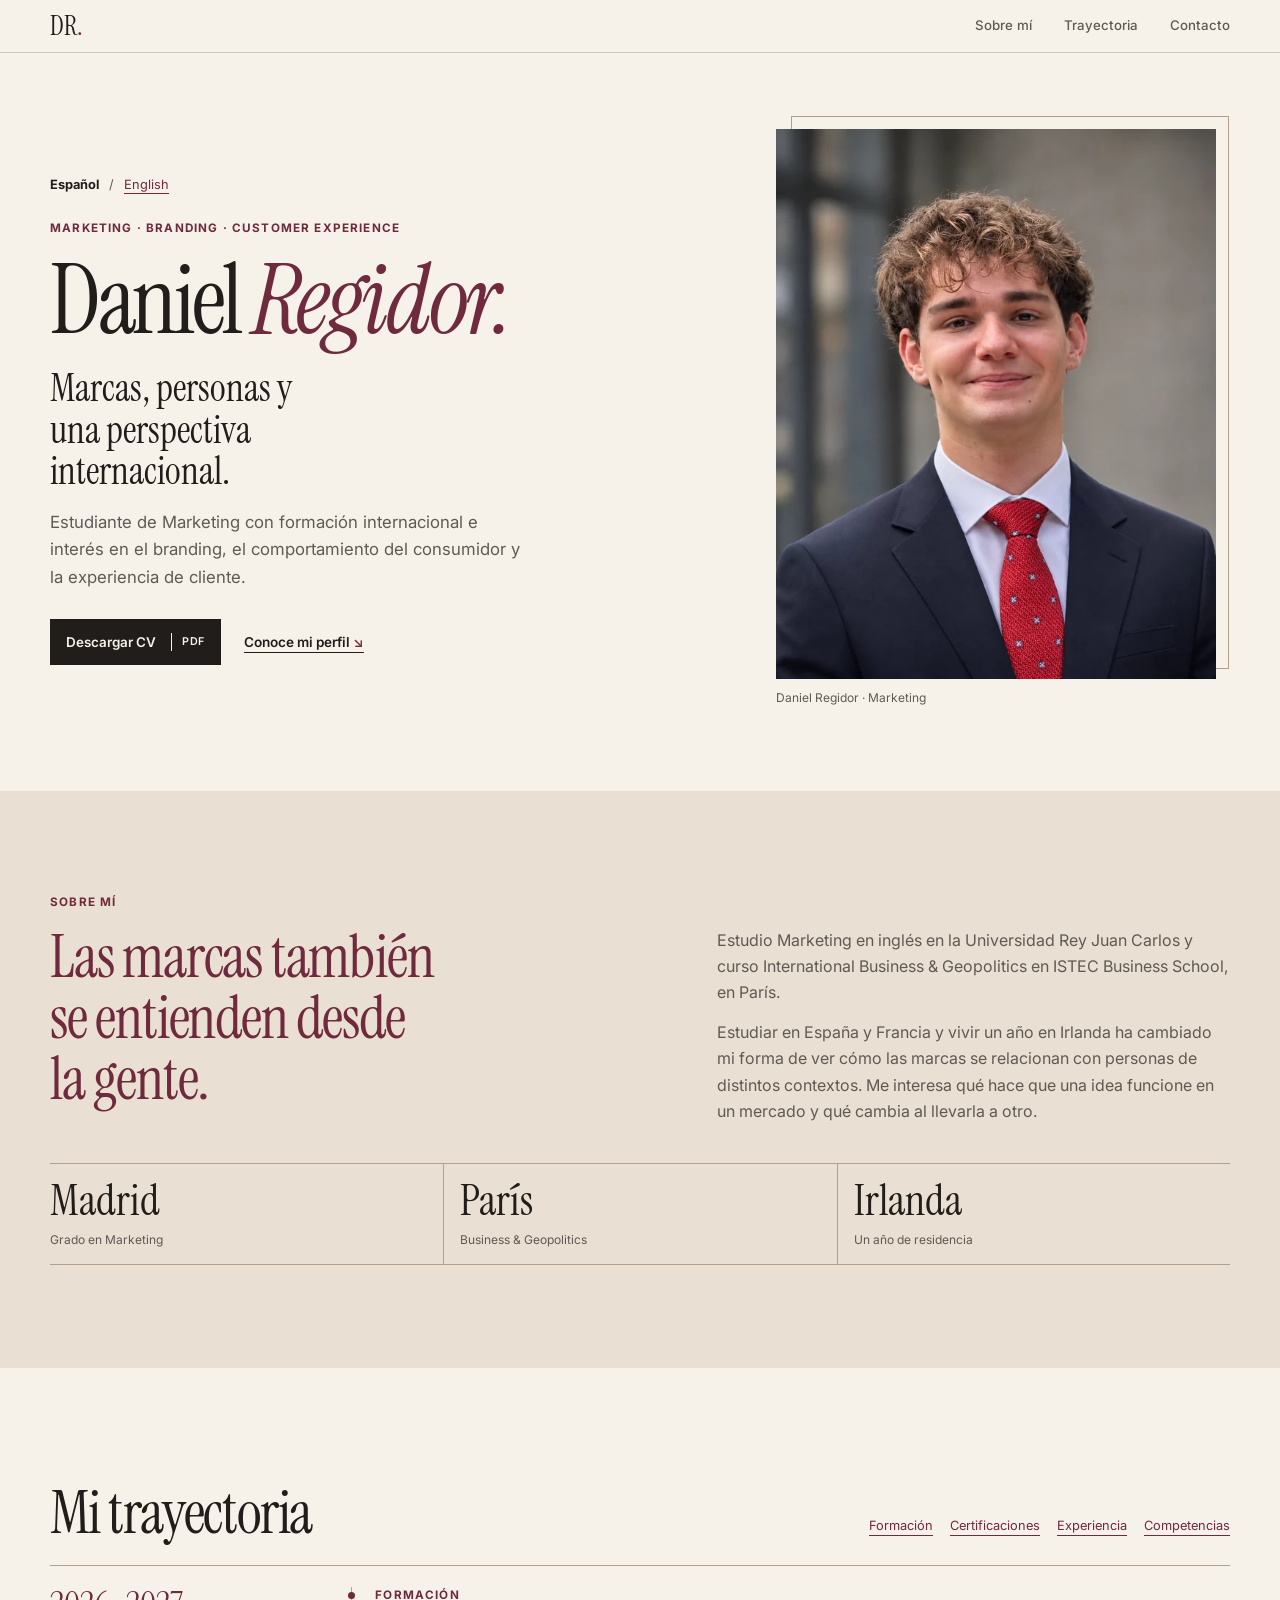
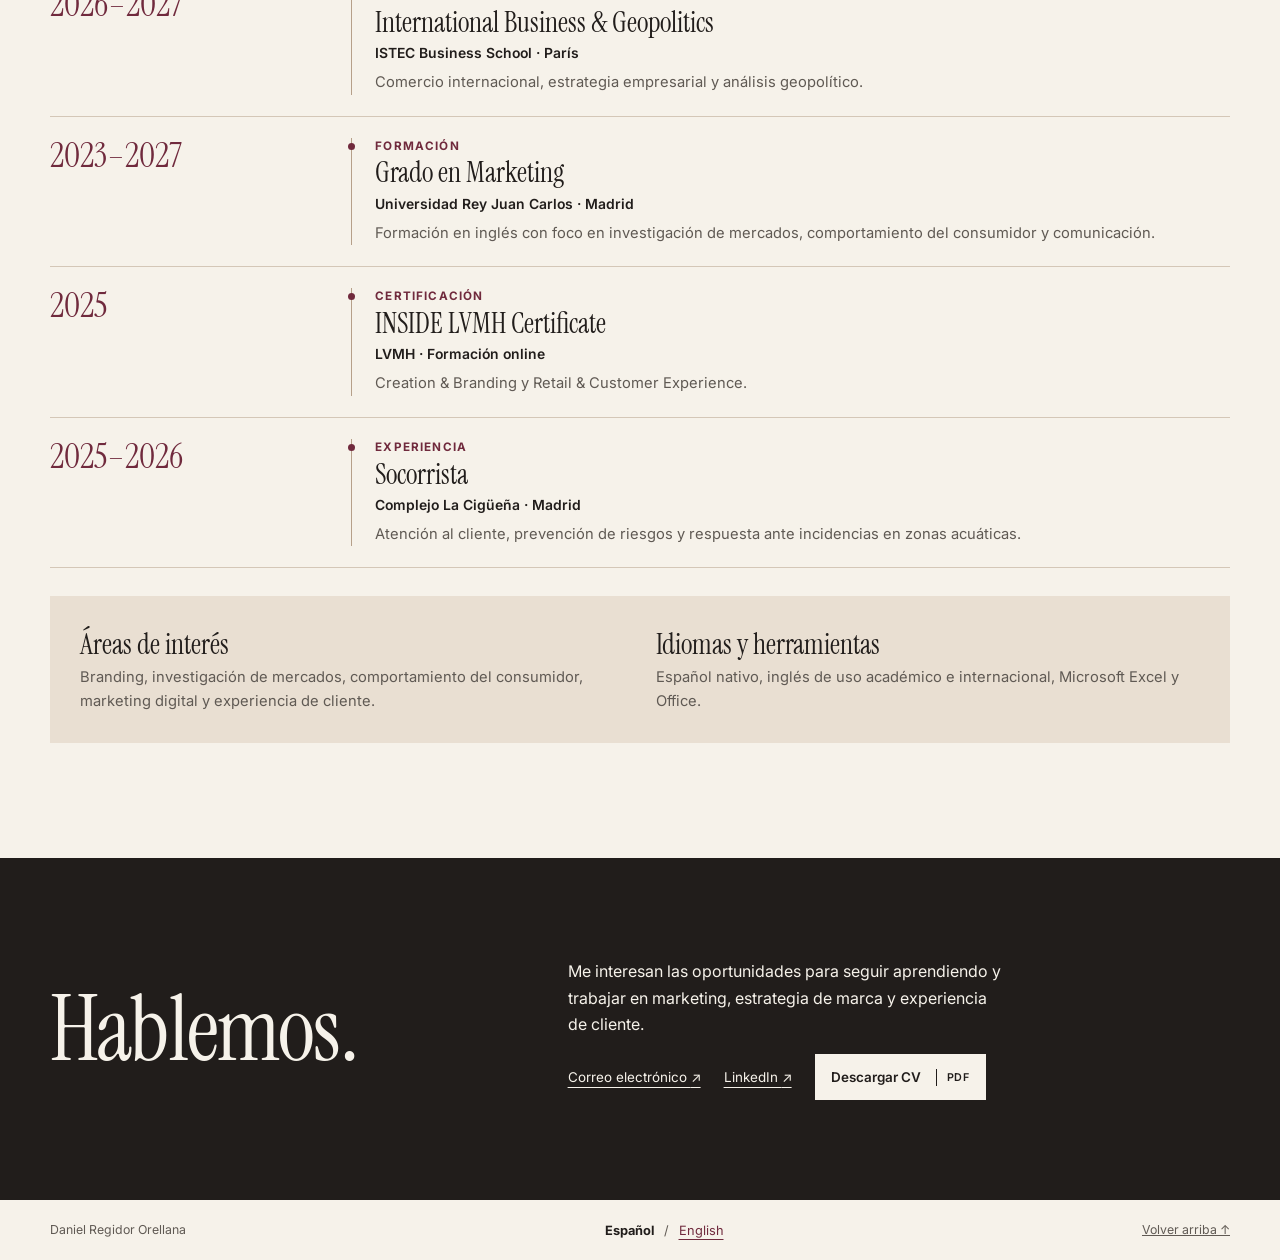
==== es/index.html @ 1b1148db "Publish Daniel Regidor’s bilingual portfolio" ====
<!doctype html>
<html lang="es">
<head>
  <meta charset="utf-8">
  <meta name="viewport" content="width=device-width, initial-scale=1">
  <meta name="theme-color" content="#f6f2ea">
  <meta name="description" content="Estudiante de Marketing con formación internacional e interés en el branding, el comportamiento del consumidor y la experiencia de cliente.">
  <meta property="og:type" content="website">
  <meta property="og:title" content="Daniel Regidor | Marketing y Branding">
  <meta property="og:description" content="Estudiante de Marketing con formación internacional e interés en el branding, el comportamiento del consumidor y la experiencia de cliente.">
  <meta property="og:image" content="../assets/images/og-cover.png">
  <link rel="canonical" href="./">
  <link rel="alternate" hreflang="es" href="../es/">
  <link rel="alternate" hreflang="en" href="../en/">
  <link rel="alternate" hreflang="x-default" href="../en/">
  <link rel="icon" href="../assets/images/favicon.svg" type="image/svg+xml">
  <link rel="preconnect" href="https://fonts.googleapis.com">
  <link rel="preconnect" href="https://fonts.gstatic.com" crossorigin>
  <link href="https://fonts.googleapis.com/css2?family=Instrument+Serif:ital@0;1&family=Inter:wght@400;500;600;700&display=swap" rel="stylesheet">
  <link rel="stylesheet" href="../assets/css/styles.css">
  <title>Daniel Regidor | Marketing y Branding</title>
</head>
<body id="top">
  <a class="skip" href="#main">Saltar al contenido</a>
  <header class="site-header">
    <div class="wrap header-inner">
      <a class="monogram" href="#top" aria-label="Daniel Regidor">DR<span>.</span></a>
      <nav aria-label="Navegación principal">
        <a href="#about">Sobre mí</a>
        <a href="#journey">Trayectoria</a>
        <a href="#contact">Contacto</a>
      </nav>
    </div>
  </header>
  <main id="main" tabindex="-1">
    <section class="hero wrap" aria-labelledby="name">
      <div class="hero-copy">
        <div class="language-picker" role="group" aria-label="Idioma"><span lang="es" aria-current="true">Español</span><span aria-hidden="true">/</span><a href="../en/index.html" lang="en" hreflang="en">English</a></div>
        <p class="eyebrow">Marketing · Branding · Customer Experience</p>
        <h1 id="name">Daniel <em>Regidor.</em></h1>
        <p class="hero-tag">Marcas, personas y una perspectiva internacional.</p>
        <p class="hero-desc">Estudiante de Marketing con formación internacional e interés en el branding, el comportamiento del consumidor y la experiencia de cliente.</p>
        <div class="actions"><a class="button" href="../assets/cv/Daniel_Regidor_CV_ES.pdf" download>Descargar CV <span class="format">PDF</span></a><a class="underlined" href="#about">Conoce mi perfil <span aria-hidden="true">↘</span></a></div>
      </div>
      <figure class="portrait">
        <img src="../assets/images/daniel-portrait.webp" alt="Daniel Regidor con traje oscuro y corbata roja" width="600" height="750" fetchpriority="high">
        <figcaption>Daniel Regidor · Marketing</figcaption>
      </figure>
    </section>
    <section class="about" id="about" aria-labelledby="about-title">
      <div class="wrap about-inner">
        <p class="eyebrow">Sobre mí</p>
        <div class="about-spread">
          <h2 id="about-title">Las marcas también se entienden desde la gente.</h2>
          <div class="prose"><p>Estudio Marketing en inglés en la Universidad Rey Juan Carlos y curso International Business &amp; Geopolitics en ISTEC Business School, en París.</p>
            <p>Estudiar en España y Francia y vivir un año en Irlanda ha cambiado mi forma de ver cómo las marcas se relacionan con personas de distintos contextos. Me interesa qué hace que una idea funcione en un mercado y qué cambia al llevarla a otro.</p></div>
        </div>
        <ul class="places"><li><span>Madrid</span><small>Grado en Marketing</small></li><li><span>París</span><small>Business &amp; Geopolitics</small></li><li><span>Irlanda</span><small>Un año de residencia</small></li></ul>
      </div>
    </section>
    <section class="wrap journey" id="journey" aria-labelledby="journey-title">
      <div class="journey-lead">
        <h2 id="journey-title">Mi trayectoria</h2>
        <nav class="quick" aria-label="Trayectoria"><a href="#education">Formación</a><a href="#certifications">Certificaciones</a><a href="#experience">Experiencia</a><a href="#skills">Competencias</a></nav>
      </div>
      <div class="timeline">
        <article class="milestone" id="education">
          <p class="date">2026–2027</p>
          <div><p class="eyebrow">Formación</p><h3>International Business &amp; Geopolitics</h3><p class="organisation">ISTEC Business School · París</p><p class="detail">Comercio internacional, estrategia empresarial y análisis geopolítico.</p></div>
        </article>
        <article class="milestone">
          <p class="date">2023–2027</p>
          <div><p class="eyebrow">Formación</p><h3>Grado en Marketing</h3><p class="organisation">Universidad Rey Juan Carlos · Madrid</p><p class="detail">Formación en inglés con foco en investigación de mercados, comportamiento del consumidor y comunicación.</p></div>
        </article>
        <article class="milestone" id="certifications">
          <p class="date">2025</p>
          <div><p class="eyebrow">Certificación</p><h3>INSIDE LVMH Certificate</h3><p class="organisation">LVMH · Formación online</p><p class="detail">Creation &amp; Branding y Retail &amp; Customer Experience.</p></div>
        </article>
        <article class="milestone" id="experience">
          <p class="date">2025–2026</p>
          <div><p class="eyebrow">Experiencia</p><h3>Socorrista</h3><p class="organisation">Complejo La Cigüeña · Madrid</p><p class="detail">Atención al cliente, prevención de riesgos y respuesta ante incidencias en zonas acuáticas.</p></div>
        </article>
      </div>
      <div class="skills" id="skills">
        <div><h3>Áreas de interés</h3><p>Branding, investigación de mercados, comportamiento del consumidor, marketing digital y experiencia de cliente.</p></div>
        <div><h3>Idiomas y herramientas</h3><p>Español nativo, inglés de uso académico e internacional, Microsoft Excel y Office.</p></div>
      </div>
    </section>
    <section class="contact" id="contact" aria-labelledby="contact-title">
      <div class="wrap contact-inner">
        <h2 id="contact-title">Hablemos.</h2>
        <div><p>Me interesan las oportunidades para seguir aprendiendo y trabajar en marketing, estrategia de marca y experiencia de cliente.</p><div class="actions"><a href="mailto:danielregidorellana@gmail.com">Correo electrónico <span aria-hidden="true">↗</span></a><a href="https://www.linkedin.com/in/danielregidorellana">LinkedIn <span aria-hidden="true">↗</span></a><a class="button" href="../assets/cv/Daniel_Regidor_CV_ES.pdf" download>Descargar CV <span class="format">PDF</span></a></div></div>
      </div>
    </section>
  </main>
  <footer class="wrap footer"><span>Daniel Regidor Orellana</span><div class="language-picker" role="group" aria-label="Idioma"><span lang="es" aria-current="true">Español</span><span aria-hidden="true">/</span><a href="../en/index.html" lang="en" hreflang="en">English</a></div><a href="#top">Volver arriba ↑</a></footer>
  <script src="../assets/js/main.js" defer></script>
</body>
</html>
---- assets/css/styles.css ----
:root {
  --paper: #f6f2ea;
  --ink: #211d1b;
  --wine: #702a3d;
  --muted: #605a54;
  --sand: #e9dfd2;
  --stone: #b6a08a;
  --line: #d4c7b7;
  --serif: "Instrument Serif", Georgia, serif;
  --sans: Inter, system-ui, sans-serif;
}
* { box-sizing: border-box; }
html { scroll-padding-top: 68px; }
body { margin: 0; color: var(--ink); background: var(--paper); font: 1rem/1.65 var(--sans); }
h1, h2, h3, p, figure { margin: 0; }
a { color: inherit; }
a:focus-visible { outline: 2px solid currentColor; outline-offset: 4px; }
.wrap { width: min(1180px, calc(100% - 88px)); margin-inline: auto; }
.skip { position: fixed; top: 8px; left: 8px; z-index: 10; background: var(--paper); padding: 8px 16px; transform: translateY(-150%); }
.skip:focus { transform: none; }
.site-header { position: sticky; top: 0; z-index: 3; background: var(--paper); border-bottom: 1px solid var(--line); }
.header-inner { display: flex; justify-content: space-between; align-items: center; min-height: 52px; gap: 14px; }
.monogram { display: inline-flex; align-items: center; min-height: 44px; font: 1.65rem/1 var(--serif); text-decoration: none; }
.monogram span, em { color: var(--wine); }
.header-inner nav { display: flex; align-items: center; flex-wrap: wrap; justify-content: flex-end; gap: 0 clamp(12px, 3vw, 32px); }
.header-inner nav a { display: inline-flex; align-items: center; min-height: 44px; font-size: .83rem; font-weight: 500; color: var(--muted); text-decoration: none; }
.header-inner nav a:hover, .header-inner nav a[aria-current] { color: var(--wine); text-decoration: underline; text-underline-offset: 6px; }
.language-picker { display: flex; flex-wrap: wrap; align-items: center; gap: 10px; color: var(--muted); font-size: .8rem; }
.language-picker a, .language-picker [aria-current] { display: inline-flex; align-items: center; min-height: 44px; }
.language-picker a { color: var(--wine); text-underline-offset: 4px; }
.language-picker [aria-current] { color: var(--ink); font-weight: 700; }
.hero .language-picker { margin-bottom: 14px; }
.hero { display: grid; grid-template-columns: 7fr 5fr; gap: clamp(28px, 7vw, 105px); align-items: center; padding-block: 66px 83px; }
.eyebrow { color: var(--wine); font-size: .73rem; line-height: 1.45; font-weight: 700; letter-spacing: .1em; text-transform: uppercase; }
h1 { font: 400 clamp(3.7rem, 7.6vw, 6rem)/.95 var(--serif); letter-spacing: -.035em; margin-block: 18px 22px; }
h1 em { font-weight: 400; }
.hero-tag { font: 400 clamp(1.75rem, 3vw, 2.6rem)/1.07 var(--serif); max-width: 17ch; margin-bottom: 17px; }
.hero-desc { max-width: 43ch; color: var(--muted); font-size: 1.05rem; }
.actions { display: flex; flex-wrap: wrap; align-items: center; gap: 12px 23px; }
.hero .actions { margin-top: 27px; }
.button { display: inline-flex; align-items: center; gap: 15px; min-height: 46px; padding: 9px 16px; background: var(--ink); color: var(--paper); text-decoration: none; font-size: .84rem; font-weight: 600; }
.button:hover { background: var(--wine); }
.button .format { border-inline-start: 1px solid currentColor; padding-inline-start: 10px; font-size: .67rem; letter-spacing: .06em; }
.underlined { font-size: .85rem; font-weight: 600; text-underline-offset: 5px; }
.underlined span { color: var(--wine); }
.portrait { position: relative; isolation: isolate; margin: 10px 14px 0 0; }
.portrait::before { content: ""; position: absolute; z-index: -1; inset: -13px -13px 39px 15px; border: 1px solid var(--stone); }
.portrait img { width: 100%; height: auto; display: block; }
.portrait figcaption { color: var(--muted); font-size: .75rem; padding-top: 9px; }
.about { background: var(--sand); }
.about-inner { padding-block: clamp(62px, 8vw, 104px); }
.about-spread { display: grid; grid-template-columns: 1.1fr 1fr; gap: clamp(25px, 8vw, 112px); margin-top: 16px; }
h2 { font: 400 clamp(2.4rem, 5vw, 3.75rem)/1.02 var(--serif); letter-spacing: -.02em; }
.about h2 { color: var(--wine); max-width: 14ch; }
.prose { max-width: 58ch; color: var(--muted); }
.prose p + p { margin-top: 13px; }
.places { display: grid; grid-template-columns: repeat(3, 1fr); list-style: none; padding: 0; margin: 39px 0 0; border-block: 1px solid var(--stone); }
.places li { padding: 13px 16px; }
.places li:first-child { padding-left: 0; }
.places li + li { border-left: 1px solid var(--stone); }
.places span { display: block; font: 400 clamp(1.65rem, 3.6vw, 2.7rem)/1.1 var(--serif); }
.places small { color: var(--muted); font-size: .75rem; }
.journey { padding-block: clamp(65px, 9vw, 116px); }
.journey-lead { display: flex; flex-wrap: wrap; justify-content: space-between; align-items: end; gap: 12px 28px; padding-bottom: 21px; border-bottom: 1px solid var(--stone); }
.quick { display: flex; flex-wrap: wrap; gap: 4px 17px; }
.quick a { padding-block: 8px; color: var(--wine); font-size: .8rem; text-underline-offset: 5px; }
.milestone { display: grid; grid-template-columns: minmax(120px, 24%) 1fr; gap: 18px; padding-block: 21px; border-bottom: 1px solid var(--line); }
.milestone > div { position: relative; padding-left: 23px; border-left: 1px solid var(--stone); }
.milestone > div::before { position: absolute; top: 5px; left: -4px; width: 7px; height: 7px; background: var(--wine); border-radius: 50%; content: ""; }
.date { color: var(--wine); font: 400 clamp(1.5rem, 3vw, 2.2rem)/1 var(--serif); font-variant-numeric: lining-nums tabular-nums; }
.milestone h3, .skills h3 { font: 400 1.75rem/1.12 var(--serif); margin-block: 3px 4px; }
.organisation { font-size: .87rem; font-weight: 600; }
.detail, .skills p { color: var(--muted); font-size: .92rem; }
.detail { margin-top: 5px; }
.skills { display: grid; grid-template-columns: 1fr 1fr; gap: 16px 32px; margin-top: 28px; padding: clamp(16px, 3vw, 30px); background: var(--sand); }
.contact { background: var(--ink); color: var(--paper); }
.contact-inner { display: grid; grid-template-columns: .85fr 1.15fr; align-items: center; gap: 28px; padding-block: clamp(51px, 8vw, 100px); }
.contact h2 { font-size: clamp(3rem, 7vw, 6rem); }
.contact p { max-width: 44ch; }
.contact .actions { margin-top: 17px; font-size: .84rem; }
.contact .actions > a { text-underline-offset: 5px; }
.contact .button { background: var(--paper); color: var(--ink); }
.contact .button:hover { background: var(--sand); }
.footer { display: flex; flex-wrap: wrap; align-items: center; justify-content: space-between; gap: 4px 16px; padding-block: 8px; font-size: .77rem; color: var(--muted); }
@media (max-width: 767px) {
  .wrap { width: calc(100% - 40px); }
  .header-inner nav a { font-size: .77rem; }
  .hero { grid-template-columns: 1fr; gap: 33px; padding-block: 42px 49px; }
  h1 { font-size: clamp(2.9rem, 9vw, 3.5rem); }
  .portrait { max-width: 460px; }
  .about-spread, .contact-inner { grid-template-columns: 1fr; }
  .places li { padding-inline: 8px; }
  .places small { display: block; line-height: 1.35; }
  .milestone { grid-template-columns: 1fr; gap: 7px; }
  .skills { grid-template-columns: 1fr; }
}
@media (prefers-reduced-motion: no-preference) {
  html { scroll-behavior: smooth; }
  .button, .header-inner nav a { transition: background-color .2s, color .2s; }
}
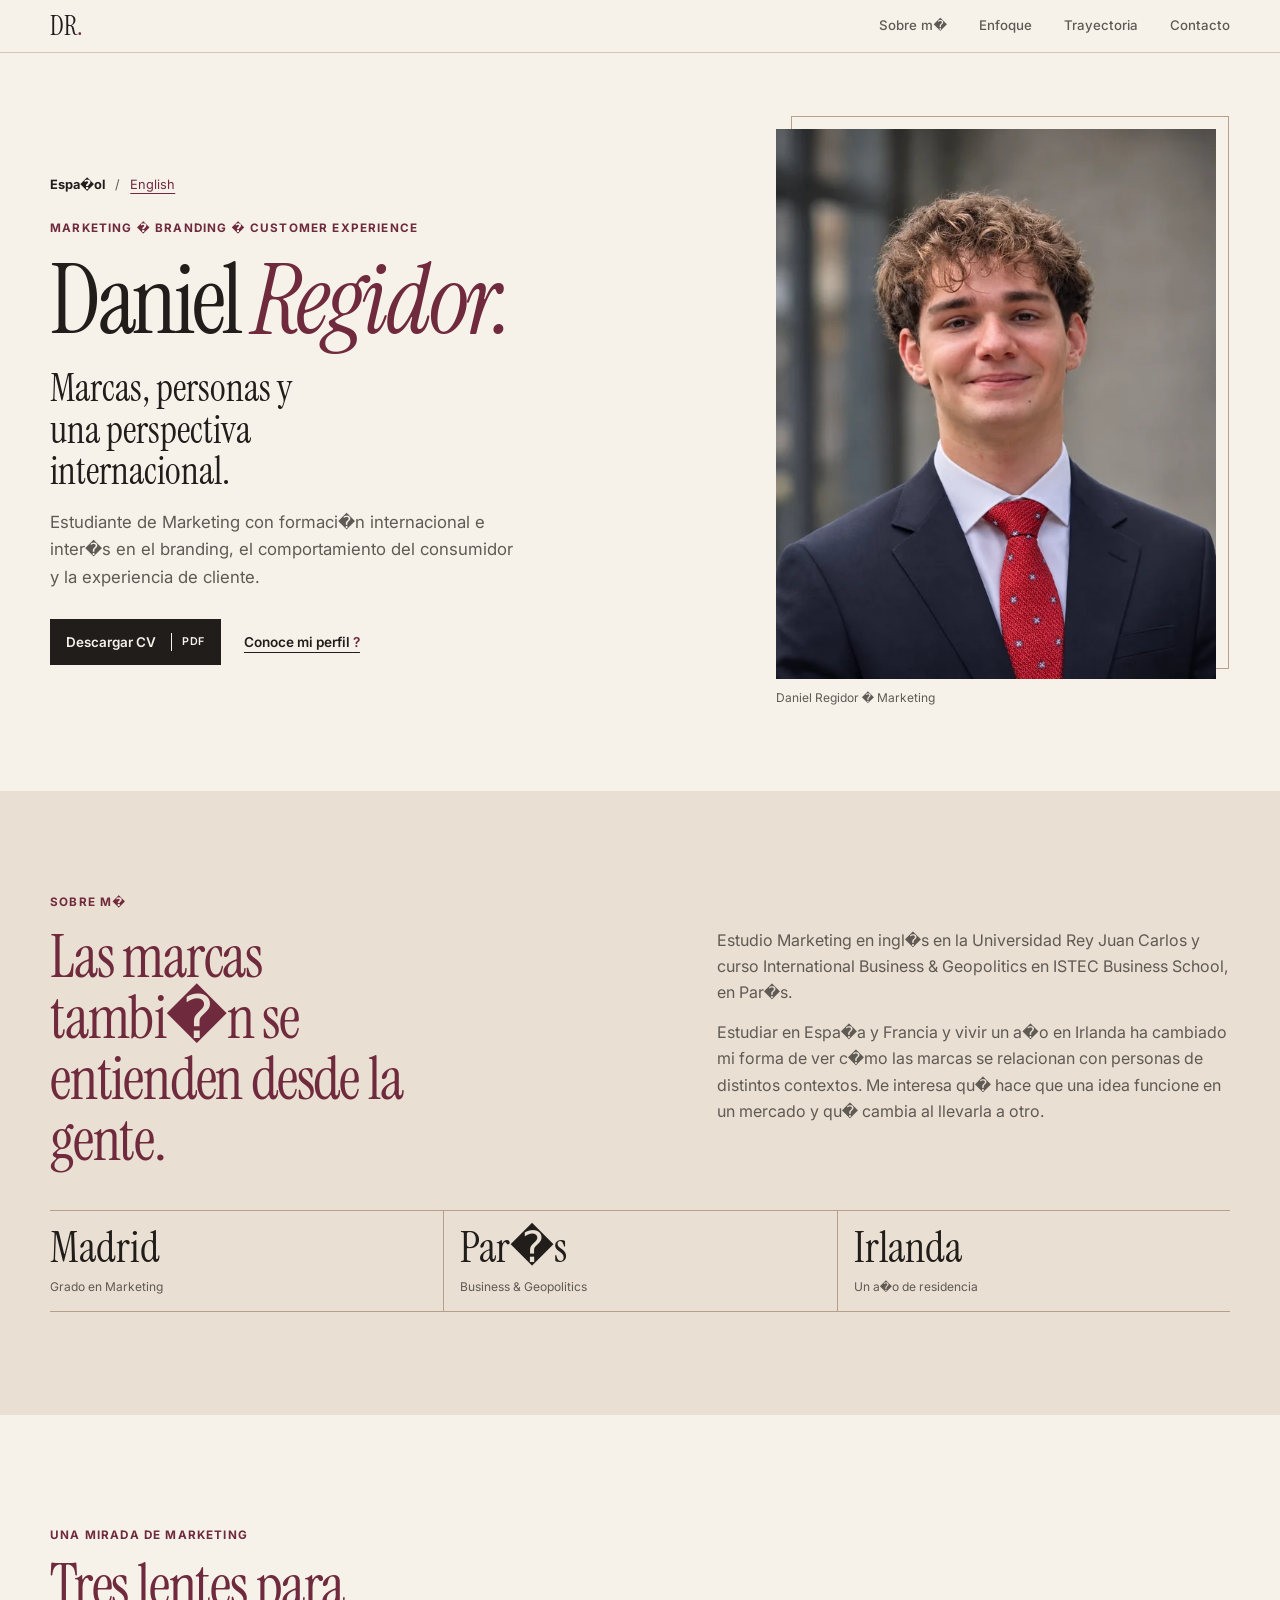
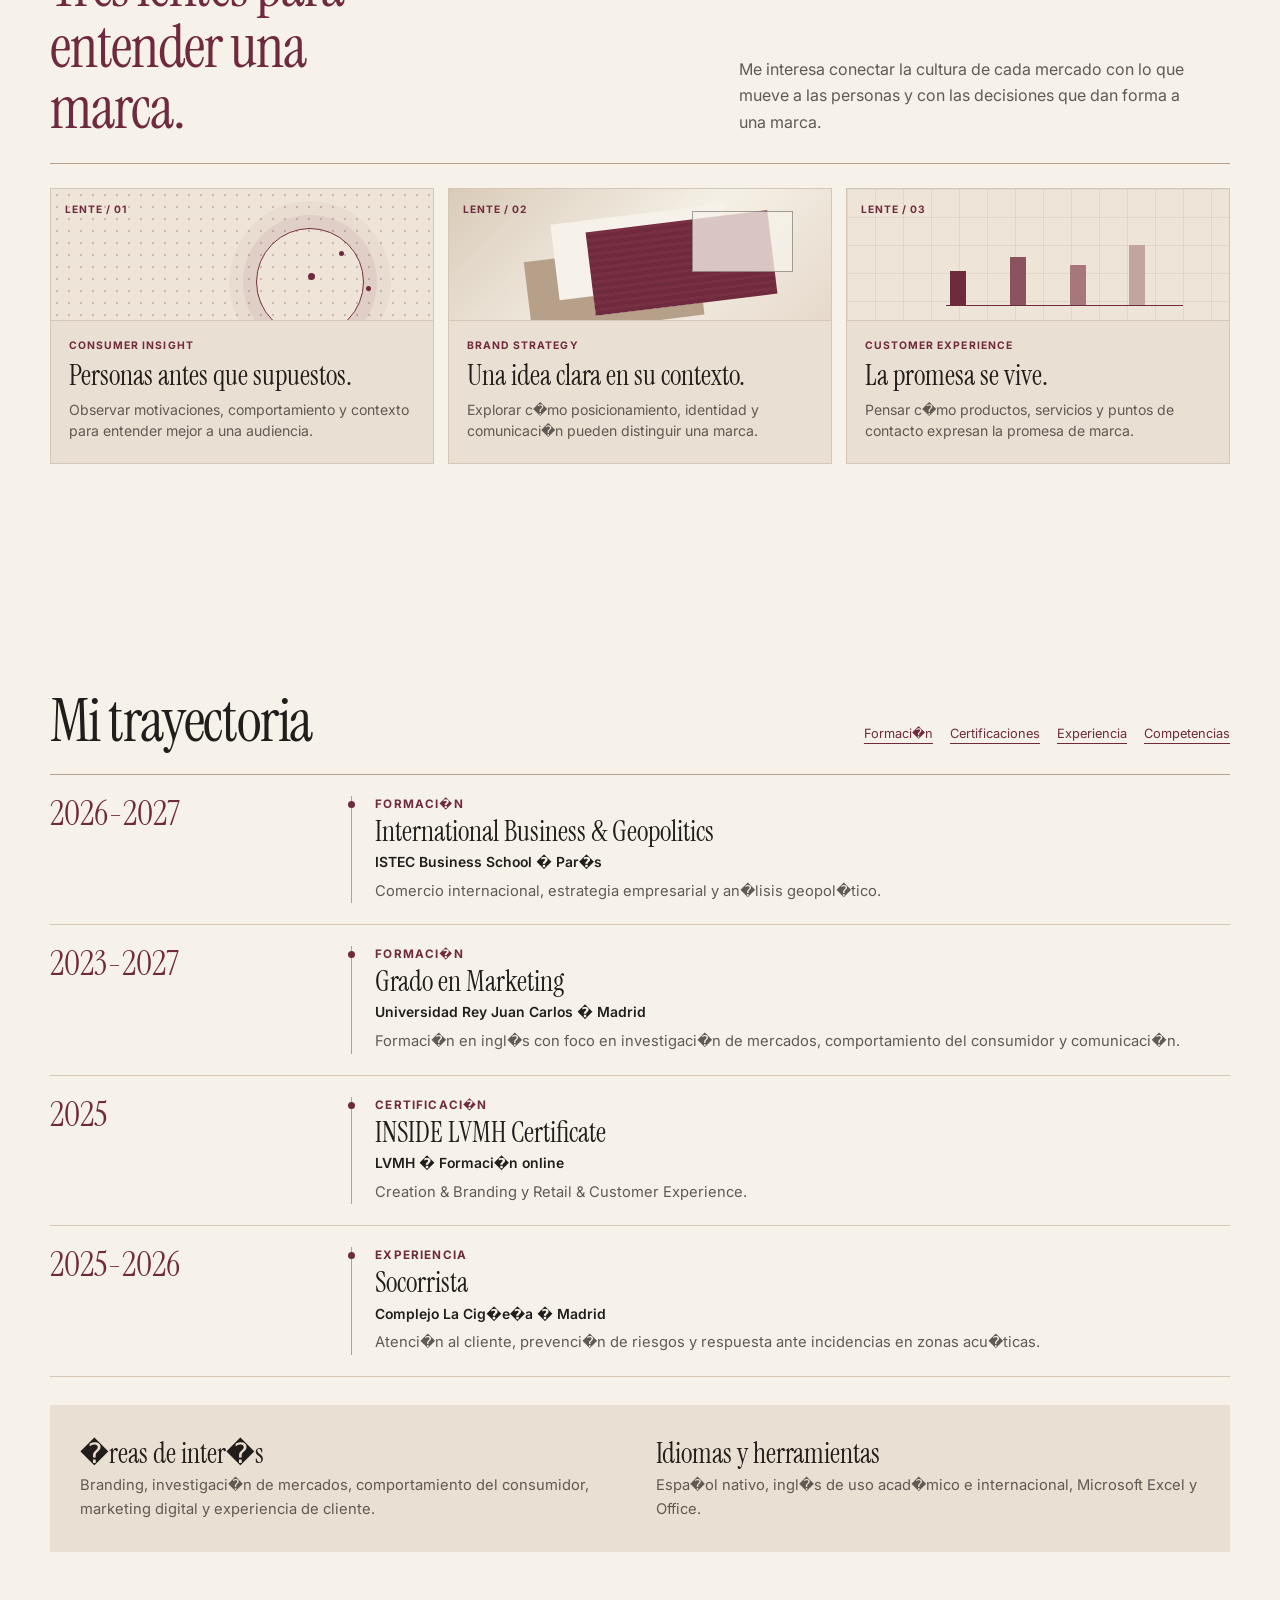
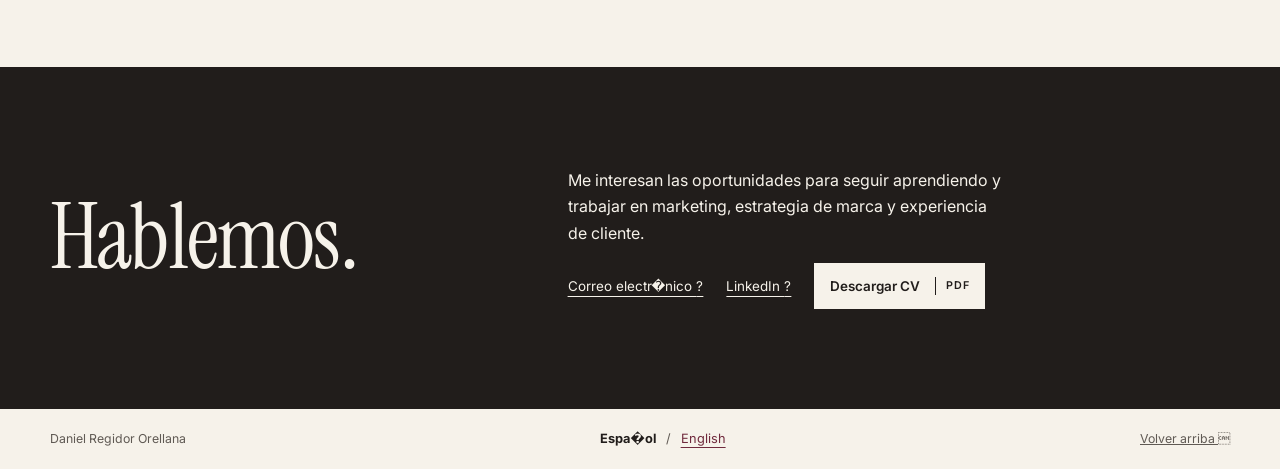
==== commit 691d317d: "Add Spanish marketing perspective section" ====
--- a/es/index.html
+++ b/es/index.html
@@ -4,10 +4,10 @@
   <meta charset="utf-8">
   <meta name="viewport" content="width=device-width, initial-scale=1">
   <meta name="theme-color" content="#f6f2ea">
-  <meta name="description" content="Estudiante de Marketing con formación internacional e interés en el branding, el comportamiento del consumidor y la experiencia de cliente.">
+  <meta name="description" content="Estudiante de Marketing con formaci�n internacional e inter�s en el branding, el comportamiento del consumidor y la experiencia de cliente.">
   <meta property="og:type" content="website">
   <meta property="og:title" content="Daniel Regidor | Marketing y Branding">
-  <meta property="og:description" content="Estudiante de Marketing con formación internacional e interés en el branding, el comportamiento del consumidor y la experiencia de cliente.">
+  <meta property="og:description" content="Estudiante de Marketing con formaci�n internacional e inter�s en el branding, el comportamiento del consumidor y la experiencia de cliente.">
   <meta property="og:image" content="../assets/images/og-cover.png">
   <link rel="canonical" href="./">
   <link rel="alternate" hreflang="es" href="../es/">
@@ -25,8 +25,9 @@
   <header class="site-header">
     <div class="wrap header-inner">
       <a class="monogram" href="#top" aria-label="Daniel Regidor">DR<span>.</span></a>
-      <nav aria-label="Navegación principal">
-        <a href="#about">Sobre mí</a>
+      <nav aria-label="Navegaci�n principal">
+        <a href="#about">Sobre m�</a>
+        <a href="#focus">Enfoque</a>
         <a href="#journey">Trayectoria</a>
         <a href="#contact">Contacto</a>
       </nav>
@@ -35,65 +36,88 @@
   <main id="main" tabindex="-1">
     <section class="hero wrap" aria-labelledby="name">
       <div class="hero-copy">
-        <div class="language-picker" role="group" aria-label="Idioma"><span lang="es" aria-current="true">Español</span><span aria-hidden="true">/</span><a href="../en/index.html" lang="en" hreflang="en">English</a></div>
-        <p class="eyebrow">Marketing · Branding · Customer Experience</p>
+        <div class="language-picker" role="group" aria-label="Idioma"><span lang="es" aria-current="true">Espa�ol</span><span aria-hidden="true">/</span><a href="../en/index.html" lang="en" hreflang="en">English</a></div>
+        <p class="eyebrow">Marketing � Branding � Customer Experience</p>
         <h1 id="name">Daniel <em>Regidor.</em></h1>
         <p class="hero-tag">Marcas, personas y una perspectiva internacional.</p>
-        <p class="hero-desc">Estudiante de Marketing con formación internacional e interés en el branding, el comportamiento del consumidor y la experiencia de cliente.</p>
-        <div class="actions"><a class="button" href="../assets/cv/Daniel_Regidor_CV_ES.pdf" download>Descargar CV <span class="format">PDF</span></a><a class="underlined" href="#about">Conoce mi perfil <span aria-hidden="true">↘</span></a></div>
+        <p class="hero-desc">Estudiante de Marketing con formaci�n internacional e inter�s en el branding, el comportamiento del consumidor y la experiencia de cliente.</p>
+        <div class="actions"><a class="button" href="../assets/cv/Daniel_Regidor_CV_ES.pdf" download>Descargar CV <span class="format">PDF</span></a><a class="underlined" href="#about">Conoce mi perfil <span aria-hidden="true">?</span></a></div>
       </div>
       <figure class="portrait">
         <img src="../assets/images/daniel-portrait.webp" alt="Daniel Regidor con traje oscuro y corbata roja" width="600" height="750" fetchpriority="high">
-        <figcaption>Daniel Regidor · Marketing</figcaption>
+        <figcaption>Daniel Regidor � Marketing</figcaption>
       </figure>
     </section>
     <section class="about" id="about" aria-labelledby="about-title">
       <div class="wrap about-inner">
-        <p class="eyebrow">Sobre mí</p>
+        <p class="eyebrow">Sobre m�</p>
         <div class="about-spread">
-          <h2 id="about-title">Las marcas también se entienden desde la gente.</h2>
-          <div class="prose"><p>Estudio Marketing en inglés en la Universidad Rey Juan Carlos y curso International Business &amp; Geopolitics en ISTEC Business School, en París.</p>
-            <p>Estudiar en España y Francia y vivir un año en Irlanda ha cambiado mi forma de ver cómo las marcas se relacionan con personas de distintos contextos. Me interesa qué hace que una idea funcione en un mercado y qué cambia al llevarla a otro.</p></div>
+          <h2 id="about-title">Las marcas tambi�n se entienden desde la gente.</h2>
+          <div class="prose"><p>Estudio Marketing en ingl�s en la Universidad Rey Juan Carlos y curso International Business &amp; Geopolitics en ISTEC Business School, en Par�s.</p>
+            <p>Estudiar en Espa�a y Francia y vivir un a�o en Irlanda ha cambiado mi forma de ver c�mo las marcas se relacionan con personas de distintos contextos. Me interesa qu� hace que una idea funcione en un mercado y qu� cambia al llevarla a otro.</p></div>
         </div>
-        <ul class="places"><li><span>Madrid</span><small>Grado en Marketing</small></li><li><span>París</span><small>Business &amp; Geopolitics</small></li><li><span>Irlanda</span><small>Un año de residencia</small></li></ul>
+        <ul class="places"><li><span>Madrid</span><small>Grado en Marketing</small></li><li><span>Par�s</span><small>Business &amp; Geopolitics</small></li><li><span>Irlanda</span><small>Un a�o de residencia</small></li></ul>
+      </div>
+    </section>
+    <section class="focus" id="focus" aria-labelledby="focus-title">
+      <div class="wrap">
+        <div class="focus-heading">
+          <div><p class="eyebrow">Una mirada de marketing</p><h2 id="focus-title">Tres lentes para entender una marca.</h2></div>
+          <p class="focus-lead">Me interesa conectar la cultura de cada mercado con lo que mueve a las personas y con las decisiones que dan forma a una marca.</p>
+        </div>
+        <div class="focus-grid">
+          <article class="focus-card">
+            <div class="focus-art focus-art--insight" aria-hidden="true"><span>LENTE / 01</span></div>
+            <div class="focus-copy"><p class="eyebrow">Consumer insight</p><h3>Personas antes que supuestos.</h3><p>Observar motivaciones, comportamiento y contexto para entender mejor a una audiencia.</p></div>
+          </article>
+          <article class="focus-card">
+            <div class="focus-art focus-art--brand" aria-hidden="true"><span>LENTE / 02</span></div>
+            <div class="focus-copy"><p class="eyebrow">Brand strategy</p><h3>Una idea clara en su contexto.</h3><p>Explorar c�mo posicionamiento, identidad y comunicaci�n pueden distinguir una marca.</p></div>
+          </article>
+          <article class="focus-card">
+            <div class="focus-art focus-art--experience" aria-hidden="true"><span>LENTE / 03</span></div>
+            <div class="focus-copy"><p class="eyebrow">Customer experience</p><h3>La promesa se vive.</h3><p>Pensar c�mo productos, servicios y puntos de contacto expresan la promesa de marca.</p></div>
+          </article>
+        </div>
       </div>
     </section>
     <section class="wrap journey" id="journey" aria-labelledby="journey-title">
       <div class="journey-lead">
         <h2 id="journey-title">Mi trayectoria</h2>
-        <nav class="quick" aria-label="Trayectoria"><a href="#education">Formación</a><a href="#certifications">Certificaciones</a><a href="#experience">Experiencia</a><a href="#skills">Competencias</a></nav>
+        <nav class="quick" aria-label="Trayectoria"><a href="#education">Formaci�n</a><a href="#certifications">Certificaciones</a><a href="#experience">Experiencia</a><a href="#skills">Competencias</a></nav>
       </div>
       <div class="timeline">
         <article class="milestone" id="education">
-          <p class="date">2026–2027</p>
-          <div><p class="eyebrow">Formación</p><h3>International Business &amp; Geopolitics</h3><p class="organisation">ISTEC Business School · París</p><p class="detail">Comercio internacional, estrategia empresarial y análisis geopolítico.</p></div>
+          <p class="date">2026-2027</p>
+          <div><p class="eyebrow">Formaci�n</p><h3>International Business &amp; Geopolitics</h3><p class="organisation">ISTEC Business School � Par�s</p><p class="detail">Comercio internacional, estrategia empresarial y an�lisis geopol�tico.</p></div>
         </article>
         <article class="milestone">
-          <p class="date">2023–2027</p>
-          <div><p class="eyebrow">Formación</p><h3>Grado en Marketing</h3><p class="organisation">Universidad Rey Juan Carlos · Madrid</p><p class="detail">Formación en inglés con foco en investigación de mercados, comportamiento del consumidor y comunicación.</p></div>
+          <p class="date">2023-2027</p>
+          <div><p class="eyebrow">Formaci�n</p><h3>Grado en Marketing</h3><p class="organisation">Universidad Rey Juan Carlos � Madrid</p><p class="detail">Formaci�n en ingl�s con foco en investigaci�n de mercados, comportamiento del consumidor y comunicaci�n.</p></div>
         </article>
         <article class="milestone" id="certifications">
           <p class="date">2025</p>
-          <div><p class="eyebrow">Certificación</p><h3>INSIDE LVMH Certificate</h3><p class="organisation">LVMH · Formación online</p><p class="detail">Creation &amp; Branding y Retail &amp; Customer Experience.</p></div>
+          <div><p class="eyebrow">Certificaci�n</p><h3>INSIDE LVMH Certificate</h3><p class="organisation">LVMH � Formaci�n online</p><p class="detail">Creation &amp; Branding y Retail &amp; Customer Experience.</p></div>
         </article>
         <article class="milestone" id="experience">
-          <p class="date">2025–2026</p>
-          <div><p class="eyebrow">Experiencia</p><h3>Socorrista</h3><p class="organisation">Complejo La Cigüeña · Madrid</p><p class="detail">Atención al cliente, prevención de riesgos y respuesta ante incidencias en zonas acuáticas.</p></div>
+          <p class="date">2025-2026</p>
+          <div><p class="eyebrow">Experiencia</p><h3>Socorrista</h3><p class="organisation">Complejo La Cig�e�a � Madrid</p><p class="detail">Atenci�n al cliente, prevenci�n de riesgos y respuesta ante incidencias en zonas acu�ticas.</p></div>
         </article>
       </div>
       <div class="skills" id="skills">
-        <div><h3>Áreas de interés</h3><p>Branding, investigación de mercados, comportamiento del consumidor, marketing digital y experiencia de cliente.</p></div>
-        <div><h3>Idiomas y herramientas</h3><p>Español nativo, inglés de uso académico e internacional, Microsoft Excel y Office.</p></div>
+        <div><h3>�reas de inter�s</h3><p>Branding, investigaci�n de mercados, comportamiento del consumidor, marketing digital y experiencia de cliente.</p></div>
+        <div><h3>Idiomas y herramientas</h3><p>Espa�ol nativo, ingl�s de uso acad�mico e internacional, Microsoft Excel y Office.</p></div>
       </div>
     </section>
     <section class="contact" id="contact" aria-labelledby="contact-title">
       <div class="wrap contact-inner">
         <h2 id="contact-title">Hablemos.</h2>
-        <div><p>Me interesan las oportunidades para seguir aprendiendo y trabajar en marketing, estrategia de marca y experiencia de cliente.</p><div class="actions"><a href="mailto:danielregidorellana@gmail.com">Correo electrónico <span aria-hidden="true">↗</span></a><a href="https://www.linkedin.com/in/danielregidorellana">LinkedIn <span aria-hidden="true">↗</span></a><a class="button" href="../assets/cv/Daniel_Regidor_CV_ES.pdf" download>Descargar CV <span class="format">PDF</span></a></div></div>
+        <div><p>Me interesan las oportunidades para seguir aprendiendo y trabajar en marketing, estrategia de marca y experiencia de cliente.</p><div class="actions"><a href="mailto:danielregidorellana@gmail.com">Correo electr�nico <span aria-hidden="true">?</span></a><a href="https://www.linkedin.com/in/danielregidorellana">LinkedIn <span aria-hidden="true">?</span></a><a class="button" href="../assets/cv/Daniel_Regidor_CV_ES.pdf" download>Descargar CV <span class="format">PDF</span></a></div></div>
       </div>
     </section>
   </main>
-  <footer class="wrap footer"><span>Daniel Regidor Orellana</span><div class="language-picker" role="group" aria-label="Idioma"><span lang="es" aria-current="true">Español</span><span aria-hidden="true">/</span><a href="../en/index.html" lang="en" hreflang="en">English</a></div><a href="#top">Volver arriba ↑</a></footer>
+  <footer class="wrap footer"><span>Daniel Regidor Orellana</span><div class="language-picker" role="group" aria-label="Idioma"><span lang="es" aria-current="true">Espa�ol</span><span aria-hidden="true">/</span><a href="../en/index.html" lang="en" hreflang="en">English</a></div><a href="#top">Volver arriba </a></footer>
   <script src="../assets/js/main.js" defer></script>
 </body>
 </html>
+
--- a/assets/css/styles.css
+++ b/assets/css/styles.css
@@ -60,6 +60,27 @@
 .places li + li { border-left: 1px solid var(--stone); }
 .places span { display: block; font: 400 clamp(1.65rem, 3.6vw, 2.7rem)/1.1 var(--serif); }
 .places small { color: var(--muted); font-size: .75rem; }
+.focus { padding-block: clamp(64px, 9vw, 112px); background: var(--paper); }
+.focus-heading { display: grid; grid-template-columns: 1.1fr .9fr; align-items: end; gap: clamp(24px, 7vw, 92px); padding-bottom: 24px; border-bottom: 1px solid var(--stone); }
+.focus-heading h2 { max-width: 13ch; margin-top: 12px; color: var(--wine); }
+.focus-lead { max-width: 46ch; padding-bottom: 4px; color: var(--muted); }
+.focus-grid { display: grid; grid-template-columns: repeat(3, 1fr); gap: 14px; margin-top: 24px; }
+.focus-card { min-width: 0; background: var(--sand); border: 1px solid var(--line); }
+.focus-art { position: relative; height: 132px; overflow: hidden; border-bottom: 1px solid var(--line); }
+.focus-art > span { position: absolute; z-index: 1; top: 12px; left: 14px; color: var(--wine); font-size: .64rem; font-weight: 700; letter-spacing: .1em; }
+.focus-art--insight { background-color: #eee5d8; background-image: radial-gradient(circle, rgba(112,42,61,.25) 1px, transparent 1.6px); background-size: 12px 12px; }
+.focus-art--insight::before { content: ""; position: absolute; width: 106px; height: 106px; top: 39px; right: 18%; border: 1px solid var(--wine); border-radius: 50%; box-shadow: 0 0 0 13px rgba(112,42,61,.08), 0 0 0 27px rgba(112,42,61,.04); }
+.focus-art--insight::after { content: ""; position: absolute; width: 7px; height: 7px; top: 84px; right: calc(18% + 49px); border-radius: 50%; background: var(--wine); box-shadow: 30px -23px 0 -1px var(--wine), 57px 12px 0 -1px var(--wine); }
+.focus-art--brand { background: linear-gradient(135deg, #d9cbb9, #f5f0e6 55%, #e6d9cb); }
+.focus-art--brand::before { content: ""; position: absolute; width: 48%; height: 64%; right: 15%; top: 24%; background: repeating-linear-gradient(0deg, #702a3d 0 4px, #792f43 4px 7px); transform: rotate(-7deg); box-shadow: -38px -16px 0 -4px #f6f2ea, -70px 17px 0 -5px #b6a08a; }
+.focus-art--brand::after { content: ""; position: absolute; width: 26%; height: 45%; right: 10%; top: 17%; border: 1px solid rgba(33,29,27,.4); background: rgba(246,242,234,.78); }
+.focus-art--experience { background-color: #eee5d8; background-image: linear-gradient(rgba(112,42,61,.08) 1px, transparent 1px), linear-gradient(90deg, rgba(112,42,61,.08) 1px, transparent 1px); background-size: 28px 28px; }
+.focus-art--experience::before { content: ""; position: absolute; left: 27%; right: 13%; bottom: 15px; height: 64px; background: linear-gradient(to top, var(--wine) 0 100%, transparent 100%) 0 100% / 16px 34px no-repeat, linear-gradient(to top, #8b5360 0 100%, transparent 100%) 28% 100% / 16px 48px no-repeat, linear-gradient(to top, #a8767d 0 100%, transparent 100%) 56% 100% / 16px 40px no-repeat, linear-gradient(to top, #c2a4a0 0 100%, transparent 100%) 84% 100% / 16px 60px no-repeat; }
+.focus-art--experience::after { content: ""; position: absolute; left: 26%; right: 12%; bottom: 14px; border-bottom: 1px solid var(--wine); }
+.focus-copy { padding: 17px 18px 21px; }
+.focus-copy .eyebrow { font-size: .65rem; }
+.focus-copy h3 { margin-block: 8px 7px; font: 400 clamp(1.45rem, 2.2vw, 1.9rem)/1.08 var(--serif); }
+.focus-copy p:last-child { max-width: 38ch; color: var(--muted); font-size: .88rem; line-height: 1.55; }
 .journey { padding-block: clamp(65px, 9vw, 116px); }
 .journey-lead { display: flex; flex-wrap: wrap; justify-content: space-between; align-items: end; gap: 12px 28px; padding-bottom: 21px; border-bottom: 1px solid var(--stone); }
 .quick { display: flex; flex-wrap: wrap; gap: 4px 17px; }
@@ -89,6 +110,17 @@
   h1 { font-size: clamp(2.9rem, 9vw, 3.5rem); }
   .portrait { max-width: 460px; }
   .about-spread, .contact-inner { grid-template-columns: 1fr; }
+  .focus-heading { grid-template-columns: 1fr; gap: 14px; }
+  .focus-grid { grid-template-columns: 1fr; }
+  .focus-card { display: grid; grid-template-columns: 112px 1fr; }
+  .focus-art { height: 100%; min-height: 176px; border-right: 1px solid var(--line); border-bottom: 0; }
+  .focus-art--insight::before { width: 72px; height: 72px; top: 62px; right: 15%; }
+  .focus-art--insight::after { top: 95px; right: calc(15% + 32px); }
+  .focus-art--brand::before { width: 54%; height: 58%; right: 12%; top: 31%; }
+  .focus-art--brand::after { width: 29%; height: 38%; right: 8%; top: 24%; }
+  .focus-art--experience::before { left: 18%; right: 10%; }
+  .focus-art--experience::after { left: 17%; right: 9%; }
+  .focus-copy { padding: 15px 14px 17px; }
   .places li { padding-inline: 8px; }
   .places small { display: block; line-height: 1.35; }
   .milestone { grid-template-columns: 1fr; gap: 7px; }
@@ -98,3 +130,4 @@
   html { scroll-behavior: smooth; }
   .button, .header-inner nav a { transition: background-color .2s, color .2s; }
 }
+
